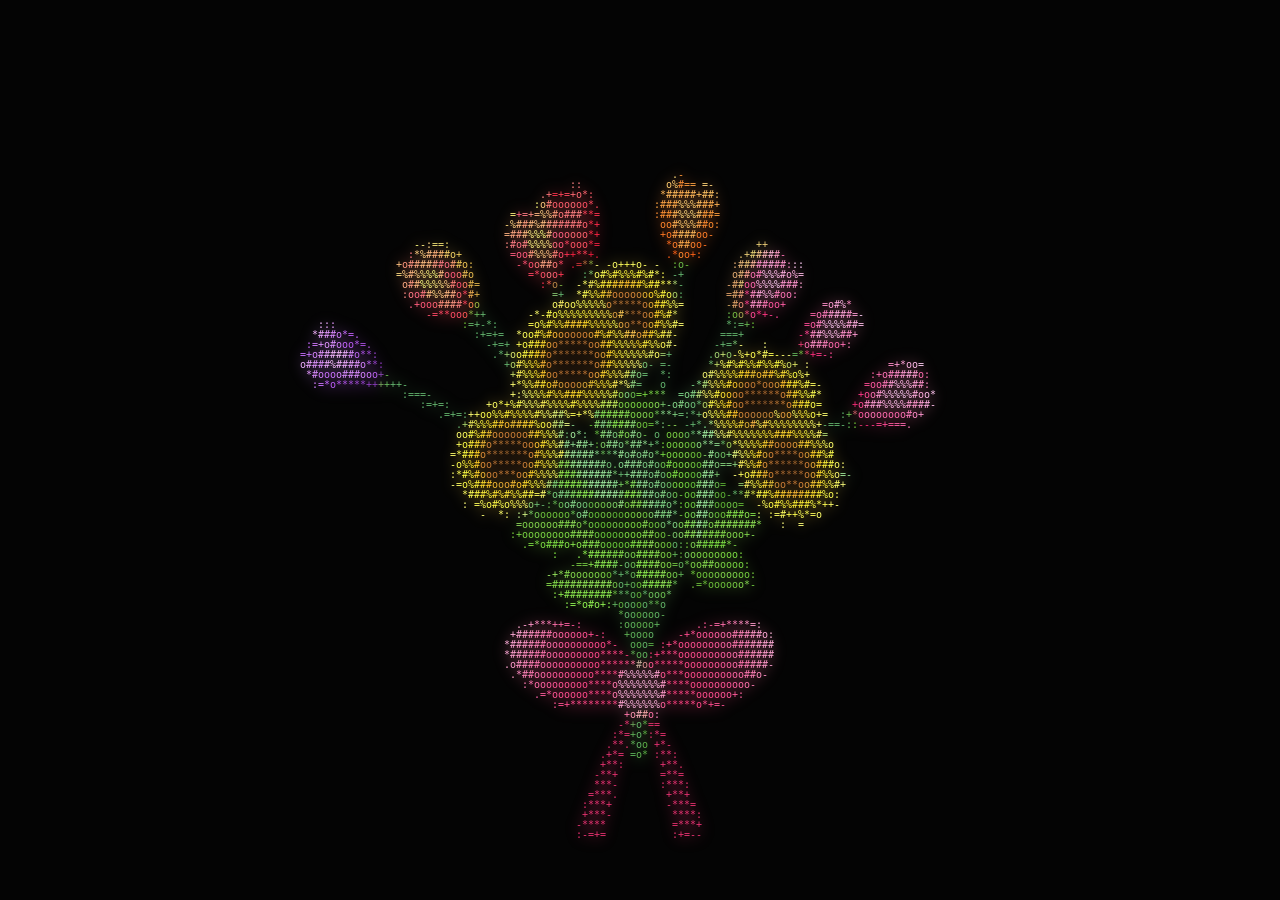
==== index.html @ 1acb0586 "first commit" ====
<!DOCTYPE html>
<html lang="en">
<head>  
    <meta charset="UTF-8">
    <meta name="viewport" content="width=device-width, initial-scale=1.0">
    <title>My Website</title>
    <link rel="stylesheet" href="style.css">
</head>
<body>
    <canvas id="screen"></canvas>
    <div id="message">these are for you</div>
    <script src="script.js"></script>
</body>
</html>
---- style.css ----
html,body{
    margin:0;
    height:100%;
    background: #040404;
    overflow: hidden;
}
canvas{
    display:block;
    width:100vw;
    height:100vh;
    cursor:pointer;
}
#message{
    position: fixed;
    left:0;
    right:0;
    bottom:5vh;
    text-align:center;
    font: italic 30px Georgia, serif;
    color: #fbe7b8;
    opacity:0;
    transition: opacity 2s;
}
#message.show{
    opacity:0.9;
}
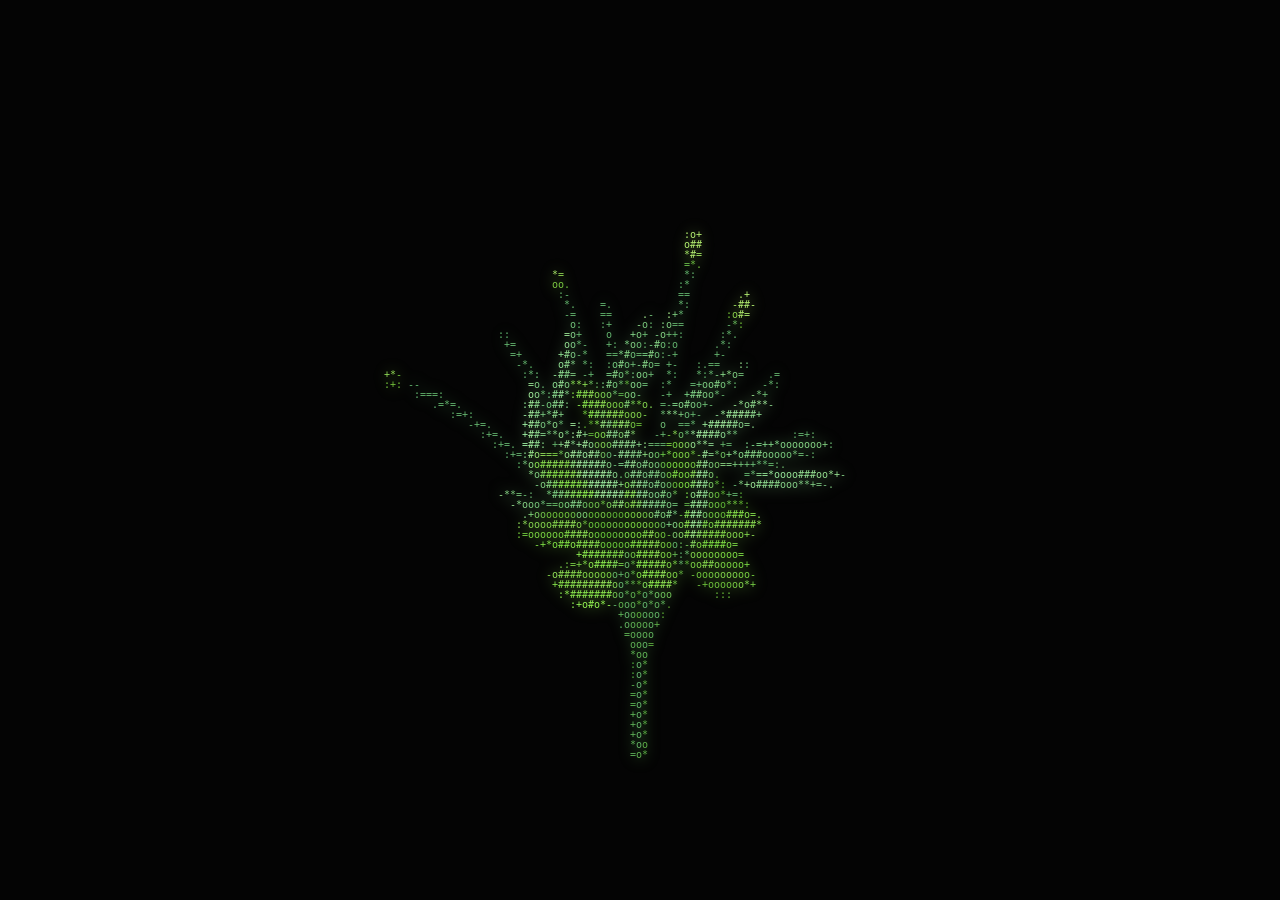
==== commit b0ecc9fc: "modified index.html" ====
--- a/index.html
+++ b/index.html
@@ -8,7 +8,6 @@
 </head>
 <body>
     <canvas id="screen"></canvas>
-    <div id="message">these are for you</div>
     <script src="script.js"></script>
 </body>
 </html>
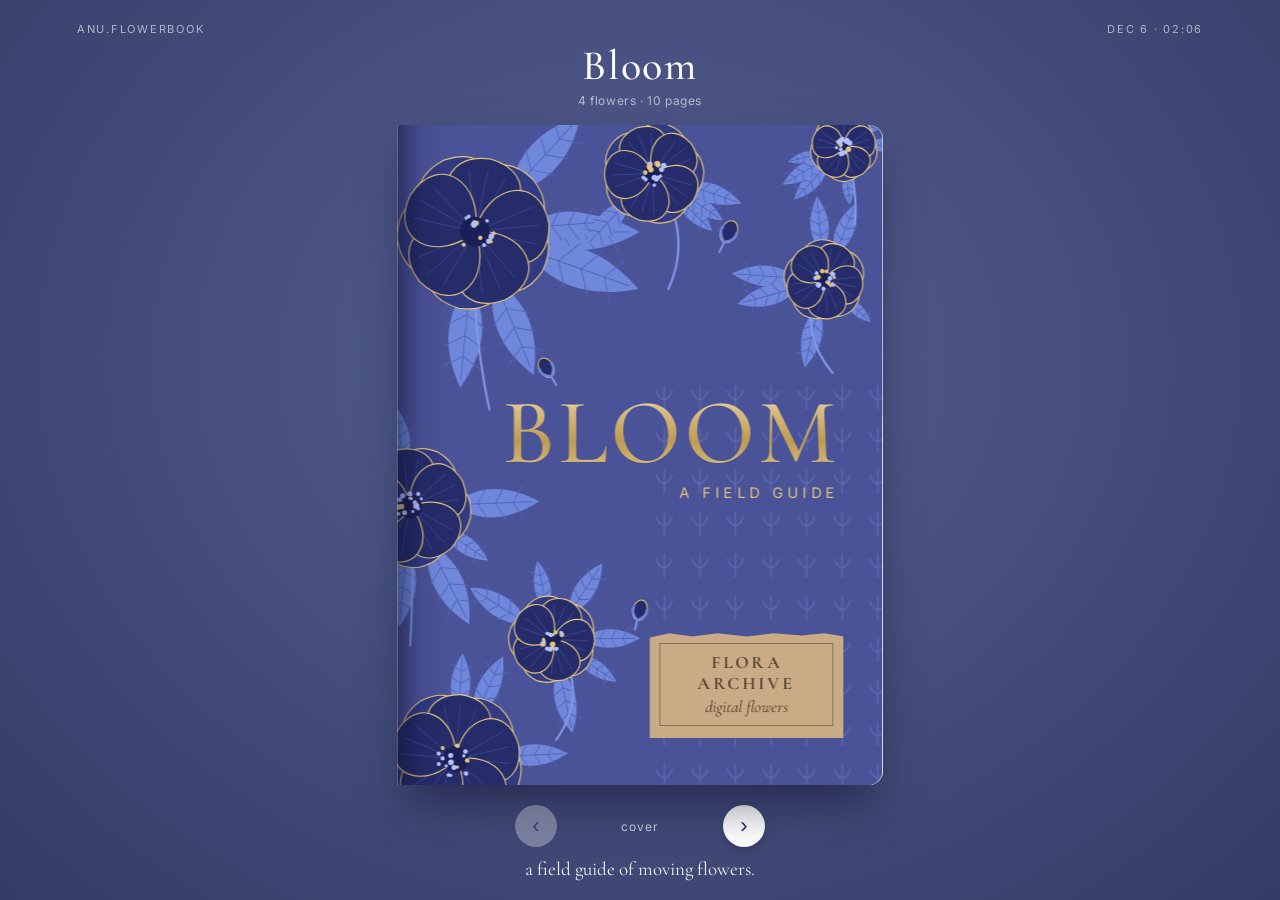
==== commit 91c947e3: "modified:   hibiscus/index.html new file:   images/hibiscus.jpg new file:   images/lily.jpg new file" ====
--- a/index.html
+++ b/index.html
@@ -1,13 +1,42 @@
 <!DOCTYPE html>
 <html lang="en">
-<head>  
-    <meta charset="UTF-8">
-    <meta name="viewport" content="width=device-width, initial-scale=1.0">
-    <title>My Website</title>
-    <link rel="stylesheet" href="style.css">
+<head>
+  <meta charset="UTF-8">
+  <meta name="viewport" content="width=device-width, initial-scale=1.0">
+  <title>Bloom</title>
+  <link rel="preconnect" href="https://fonts.googleapis.com">
+  <link href="https://fonts.googleapis.com/css2?family=Cormorant+Garamond:ital,wght@0,400;0,500;0,600;1,400&family=Caveat:wght@400;600&family=Inter:wght@400;500&display=swap" rel="stylesheet">
+  <link rel="stylesheet" href="style.css">
 </head>
 <body>
-    <canvas id="screen"></canvas>
-    <script src="script.js"></script>
+
+  <!-- top bar -->
+  <header class="bar">
+    <span>ANU.FLOWERBOOK</span>
+    <span id="clock"></span>
+  </header>
+
+  <!-- the title above the book -->
+  <div class="heading">
+    <h1>Bloom</h1>
+    <p id="count"></p>
+  </div>
+
+  <!-- the book: script.js fills it with pages -->
+  <main class="stage">
+    <div class="book" id="book"></div>
+  </main>
+
+  <!-- turn the pages -->
+  <nav class="controls">
+    <button id="prev" aria-label="previous page">‹</button>
+    <span id="pageNo"></span>
+    <button id="next" aria-label="next page">›</button>
+  </nav>
+
+  <!-- a little line under the book that changes with every page -->
+  <p class="reminder" id="reminder"></p>
+
+  <script src="script.js"></script>
 </body>
 </html>
--- a/style.css
+++ b/style.css
@@ -1,26 +1,528 @@
-html,body{
-    margin:0;
-    height:100%;
-    background: #040404;
-    overflow: hidden;
-}
-canvas{
-    display:block;
-    width:100vw;
-    height:100vh;
-    cursor:pointer;
-}
-#message{
-    position: fixed;
-    left:0;
-    right:0;
-    bottom:5vh;
-    text-align:center;
-    font: italic 30px Georgia, serif;
-    color: #fbe7b8;
-    opacity:0;
-    transition: opacity 2s;
-}
-#message.show{
-    opacity:0.9;
-}+/* ---------- colours ---------- */
+:root {
+  --bg: #47507f;             /* dusky blue, like the book cover */
+  --bg-dark: #343b66;
+  --cover: #4b5398;
+  --navy: #232a63;
+  --gold: #e2c47e;
+  --paper: #fbf9f3;
+  --grid: rgba(70, 90, 140, 0.12);
+  --rule: rgba(70, 110, 170, 0.22);
+  --ink: #2c3566;            /* handwriting ink */
+  --red: #c8553d;
+  --green: #5d8a4c;
+  --orange: #d58a3a;
+  --kraft: #c9ab86;
+  --pw: 360px;               /* page size: set by script.js to fit the screen */
+  --ph: 480px;
+}
+
+* { box-sizing: border-box; }
+html, body { height: 100%; }
+
+body {
+  margin: 0;
+  background: radial-gradient(ellipse at 50% 40%, #555f95 0%, var(--bg) 45%, var(--bg-dark) 100%);
+  color: #fff;
+  font-family: 'Inter', system-ui, sans-serif;
+  -webkit-font-smoothing: antialiased;
+  display: flex;
+  flex-direction: column;
+  overflow: hidden;
+}
+
+/* ---------- around the book ---------- */
+.bar {
+  display: flex;
+  justify-content: space-between;
+  padding: 22px 6vw 0;
+  font-size: 11px;
+  letter-spacing: 0.16em;
+  color: rgba(255, 255, 255, 0.6);
+}
+.heading { text-align: center; margin-top: 4px; }
+.heading h1 {
+  margin: 0;
+  font-family: 'Cormorant Garamond', serif;
+  font-weight: 500;
+  font-size: clamp(30px, 4vw, 42px);
+  letter-spacing: 0.04em;
+}
+.heading p { margin: 2px 0 0; font-size: 12px; color: rgba(255, 255, 255, 0.6); letter-spacing: 0.05em; }
+
+.stage {
+  flex: 1;
+  display: flex;
+  align-items: center;
+  justify-content: center;
+  perspective: 2600px;
+  animation: arrive 1.2s cubic-bezier(.2, .7, .2, 1) both;
+}
+@keyframes arrive { from { opacity: 0; transform: translateY(24px); } }
+
+.controls {
+  display: flex;
+  justify-content: center;
+  align-items: center;
+  gap: 18px;
+  padding: 4px 0 6px;
+}
+.controls button {
+  width: 42px;
+  height: 42px;
+  border-radius: 50%;
+  border: 0;
+  background: #fff;
+  color: var(--navy);
+  font-size: 22px;
+  line-height: 1;
+  cursor: pointer;
+  box-shadow: 0 6px 16px -8px rgba(0, 0, 0, 0.5);
+  transition: transform 0.25s, opacity 0.3s;
+}
+.controls button:hover:not(:disabled) { transform: scale(1.08); }
+.controls button:disabled { opacity: 0.3; cursor: default; }
+#pageNo { min-width: 130px; text-align: center; font-size: 12px; letter-spacing: 0.08em; color: rgba(255, 255, 255, 0.75); }
+.reminder {
+  margin: 4px 0 20px;
+  text-align: center;
+  font-family: 'Cormorant Garamond', serif;
+  font-size: 19px;
+  color: rgba(255, 255, 255, 0.92);
+  padding: 0 16px;
+  transition: opacity 0.4s;
+}
+
+/* ---------- the book ---------- */
+.book {
+  position: relative;
+  width: calc(var(--pw) * 2);
+  height: var(--ph);
+  transform-style: preserve-3d;
+  transition: transform 1s cubic-bezier(.6, .05, .3, 1);
+}
+.book.single { width: var(--pw); }
+.book.closed-front { transform: translateX(calc(var(--pw) * -0.5)); }
+.book.closed-back  { transform: translateX(calc(var(--pw) * 0.5)); }
+.book.single.closed-front, .book.single.closed-back { transform: none; }
+
+/* shadow under the book */
+.book::before {
+  content: '';
+  position: absolute;
+  inset: 4% 1% -3%;
+  background: rgba(15, 18, 45, 0.55);
+  filter: blur(24px);
+  transform: translateZ(-2px);
+  border-radius: 12px;
+}
+.book.closed-front::before { left: 51%; }
+.book.closed-back::before { right: 51%; }
+.book.single::before { left: 2%; }
+
+/* the stack of pages peeking out at the sides (like a thick notebook) */
+.book::after {
+  content: '';
+  position: absolute;
+  top: 1.5%;
+  bottom: 1.5%;
+  left: -7px;
+  right: -7px;
+  border-radius: 12px;
+  background: #e9e6dc;
+  box-shadow: inset 3px 0 0 #f7f5ee, inset -3px 0 0 #f7f5ee;
+  transform: translateZ(-1px);
+  transition: opacity 0.6s;
+}
+.book.closed-front::after, .book.closed-back::after { opacity: 0; }
+.book.single::after { left: 0; }
+
+/* metal binder rings down the middle */
+.rings {
+  position: absolute;
+  top: 0;
+  bottom: 0;
+  left: 50%;
+  width: 52px;
+  margin-left: -26px;
+  display: flex;
+  flex-direction: column;
+  justify-content: space-around;
+  padding: 12% 0;
+  transform: translateZ(40px);
+  pointer-events: none;
+  transition: opacity 0.4s;
+  z-index: 2000;
+}
+.rings i {
+  display: block;
+  height: 18px;
+  border-radius: 9px;
+  border: 4px solid #b9bcc6;
+  border-top-color: #eef0f4;
+  border-bottom-color: #7c808c;
+  background: transparent;
+  box-shadow: 0 2px 4px rgba(0, 0, 0, 0.3), inset 0 1px 2px rgba(0, 0, 0, 0.25);
+}
+.book.closed-front .rings, .book.closed-back .rings, .book.single .rings { opacity: 0; }
+
+/* ---------- a leaf = one sheet of paper with a front and a back ---------- */
+.leaf {
+  position: absolute;
+  top: 0;
+  left: 50%;
+  width: 50%;
+  height: 100%;
+  transform-origin: left center;
+  transform-style: preserve-3d;
+  transition: transform 1.1s cubic-bezier(.6, .05, .3, 1);
+  cursor: pointer;
+}
+.book.single .leaf { left: 0; width: 100%; }
+.leaf.flipped { transform: rotateY(-180deg); }
+.book.single .leaf.flipped { transform: rotateY(-160deg); opacity: 0; transition: transform 1s cubic-bezier(.6,.05,.3,1), opacity 0.6s 0.35s; pointer-events: none; }
+
+.face {
+  position: absolute;
+  inset: 0;
+  backface-visibility: hidden;
+  -webkit-backface-visibility: hidden;
+  overflow: hidden;
+  background: var(--paper);
+  border-radius: 2px 14px 14px 2px;
+  color: var(--ink);
+}
+.face.back { transform: rotateY(180deg); border-radius: 14px 2px 2px 14px; }
+.book.single .face { border-radius: 14px; }
+
+/* paper types: grid (like a sketchbook) and lines (like a journal) */
+.face.grid {
+  background:
+    linear-gradient(var(--grid) 1px, transparent 1px) 0 0 / 100% calc(var(--ph) / 26),
+    linear-gradient(90deg, var(--grid) 1px, transparent 1px) 0 0 / calc(var(--ph) / 26) 100%,
+    var(--paper);
+}
+.face.lined {
+  background:
+    repeating-linear-gradient(180deg, transparent 0 calc(var(--ph) / 22 - 1px), var(--rule) calc(var(--ph) / 22 - 1px) calc(var(--ph) / 22))
+      0 calc(var(--ph) * 0.14) / 100% 100% no-repeat,
+    var(--paper);
+}
+/* the curve into the middle of the book */
+.face::after {
+  content: '';
+  position: absolute;
+  inset: 0;
+  pointer-events: none;
+  background: linear-gradient(90deg, rgba(30, 35, 70, 0.16), transparent 9%);
+}
+.face.back::after { background: linear-gradient(270deg, rgba(30, 35, 70, 0.16), transparent 9%); }
+
+.page {
+  position: relative;
+  height: 100%;
+  padding: calc(var(--ph) * 0.06) calc(var(--pw) * 0.1) calc(var(--ph) * 0.05) calc(var(--pw) * 0.12);
+}
+.back .folio { right: auto; left: calc(var(--pw) * 0.07); }
+.back .page { padding: calc(var(--ph) * 0.06) calc(var(--pw) * 0.12) calc(var(--ph) * 0.05) calc(var(--pw) * 0.1); }
+.folio {             /* page number in the outer bottom corner */
+  position: absolute;
+  bottom: calc(var(--ph) * 0.03);
+  right: calc(var(--pw) * 0.07);
+  text-align: right;
+  font-family: 'Caveat', cursive;
+  font-size: 16px;
+  color: rgba(44, 53, 102, 0.6);
+}
+
+/* handwriting */
+.hand { font-family: 'Caveat', cursive; line-height: 1.15; }
+.stamp {            /* the little printed header at the top of a journal page */
+  font-size: max(9px, calc(var(--pw) * 0.026));
+  letter-spacing: 0.16em;
+  color: rgba(44, 53, 102, 0.75);
+  border-bottom: 1px solid rgba(44, 53, 102, 0.3);
+  padding-bottom: 6px;
+}
+.big { font-size: calc(var(--pw) * 0.13); font-weight: 600; margin: 10px 0 0; }
+.latin { font-family: 'Cormorant Garamond', serif; font-style: italic; font-size: calc(var(--pw) * 0.05); margin: 2px 0 0; color: rgba(44, 53, 102, 0.75); }
+
+/* torn paper note */
+.torn .hand { display: block; white-space: pre-line; }      /* \n in the text starts a new line */
+.page.text .torn { display: flex; flex-direction: column; justify-content: safe center; }   /* text sits in the middle of the note */
+.torn {
+  position: relative;
+  margin: calc(var(--ph) * 0.035) 0 0;
+  padding: calc(var(--ph) * 0.022) calc(var(--pw) * 0.045) calc(var(--ph) * 0.026);
+  background: #fffdf7;
+  box-shadow: 0 4px 10px -4px rgba(30, 35, 70, 0.35);
+  clip-path: polygon(0 3%, 6% 0, 14% 2%, 22% 0, 31% 2%, 40% 0, 49% 3%, 58% 0, 67% 2%, 76% 0, 85% 3%, 93% 0, 100% 2%, 99% 97%, 92% 100%, 83% 98%, 74% 100%, 65% 97%, 56% 100%, 47% 98%, 38% 100%, 29% 97%, 20% 100%, 11% 98%, 2% 100%);
+  font-size: calc(var(--pw) * 0.064);
+  transform: rotate(-1deg);
+}
+
+/* a checklist of facts */
+.list { margin: calc(var(--ph) * 0.035) 0 0; padding: 0; list-style: none; font-size: calc(var(--pw) * 0.072); }
+.list li::before { content: '> '; color: var(--red); }
+.list b { font-weight: 600; color: var(--green); }
+
+/* a flower's note page: every part has a FIXED size and place,
+   so all four flowers line up exactly the same on every screen */
+.page.text { display: flex; flex-direction: column; align-items: flex-start; }
+.page.text > * { flex-shrink: 0; }
+.page.text .stamp { align-self: stretch; padding-bottom: calc(var(--ph) * 0.012); }
+.page.text .big { font-size: calc(var(--pw) * 0.12); margin: calc(var(--ph) * 0.018) 0 0; line-height: 1.1; }
+.page.text .latin { height: calc(var(--ph) * 0.04); }
+.page.text .torn {
+  align-self: stretch;
+  height: calc(var(--ph) * 0.33);              /* same box for every flower */
+  margin-top: calc(var(--ph) * 0.03);
+  font-size: calc(var(--pw) * 0.058);
+}
+.page.text .list { margin-top: calc(var(--ph) * 0.035); font-size: calc(var(--pw) * 0.064); line-height: 1.2; }
+
+/* a "see it bloom" sticker */
+.sticker {
+  display: inline-block;
+  margin-top: calc(var(--ph) * 0.03);
+  padding: calc(var(--ph) * 0.01) calc(var(--pw) * 0.04) calc(var(--ph) * 0.012);
+  background: var(--navy);
+  color: var(--gold);
+  font-family: 'Caveat', cursive;
+  font-size: calc(var(--pw) * 0.06);
+  text-decoration: none;
+  border-radius: 4px;
+  transform: rotate(-2deg);
+  box-shadow: 0 4px 10px -4px rgba(0, 0, 0, 0.45);
+  transition: transform 0.25s;
+}
+.sticker:hover { transform: rotate(0deg) scale(1.05); }
+
+/* polaroid with washi tape */
+.polaroid {
+  position: relative;
+  display: block;
+  width: 66%;
+  margin: calc(var(--ph) * 0.04) auto 0;
+  padding: 8px 8px 0;
+  background: #fff;
+  box-shadow: 0 10px 22px -10px rgba(20, 25, 60, 0.55);
+  transform: rotate(2deg);
+  text-decoration: none;
+  transition: transform 0.4s;
+}
+.polaroid:hover { transform: rotate(0deg) scale(1.02); }
+.polaroid img { display: block; width: 100%; aspect-ratio: 3 / 4; object-fit: cover; background: #000; }
+.polaroid span { display: block; padding: 6px 0 10px; text-align: center; font-family: 'Caveat', cursive; font-size: calc(var(--pw) * 0.064); color: var(--ink); white-space: nowrap; }
+.tape {
+  position: absolute;
+  width: 34%;
+  height: 22px;
+  background: rgba(233, 222, 196, 0.85);
+  background-image: repeating-linear-gradient(90deg, rgba(255,255,255,0.25) 0 6px, transparent 6px 12px);
+  box-shadow: 0 1px 2px rgba(0, 0, 0, 0.1);
+  z-index: 2;
+}
+.tape.tl { top: -9px; left: -6%; transform: rotate(-28deg); }
+.tape.tr { top: -8px; right: -6%; transform: rotate(24deg); background-color: rgba(201, 214, 236, 0.85); }
+.note-tag {
+  position: absolute;
+  font-family: 'Caveat', cursive;
+  font-size: calc(var(--pw) * 0.062);
+  background: #fff;
+  padding: 6px 10px;
+  box-shadow: 0 4px 10px -5px rgba(20, 25, 60, 0.5);
+  transform: rotate(-4deg);
+  color: var(--ink);
+}
+
+/* contents page */
+.toc { list-style: none; padding: 0; margin: calc(var(--ph) * 0.03) 0 0; }
+.toc li {
+  display: flex;
+  align-items: baseline;
+  gap: 8px;
+  font-family: 'Caveat', cursive;
+  font-size: calc(var(--pw) * 0.082);
+  line-height: calc(var(--ph) / 22 * 1.5);
+  cursor: pointer;
+}
+.toc li:nth-child(1) .tname { color: var(--orange); }
+.toc li:nth-child(2) .tname { color: var(--red); }
+.toc li:nth-child(3) .tname { color: var(--green); }
+.toc li:nth-child(4) .tname { color: #b25a86; }
+.toc li .dots { flex: 1; border-bottom: 1.5px dotted rgba(44, 53, 102, 0.35); transform: translateY(-6px); }
+.toc li:hover .tname { text-decoration: underline; }
+
+/* ---------- the cover (an original drawing, see script.js) ---------- */
+.face.cover, .face.backcover { background: var(--cover); color: var(--gold); }
+.face.cover::after { background: linear-gradient(90deg, rgba(10, 12, 40, 0.45), rgba(10, 12, 40, 0.08) 5%, transparent 10%); }
+.face.backcover::after { background: linear-gradient(270deg, rgba(10, 12, 40, 0.45), rgba(10, 12, 40, 0.08) 5%, transparent 10%); }
+.face.cover svg, .face.backcover svg { position: absolute; inset: 0; width: 100%; height: 100%; }
+.cover-title {
+  position: absolute;
+  right: 9%;
+  top: 40%;
+  text-align: right;
+  pointer-events: none;
+}
+.cover-title h2 {
+  margin: 0;
+  font-family: 'Cormorant Garamond', serif;
+  font-weight: 500;
+  font-size: calc(var(--pw) * 0.19);
+  line-height: 0.95;
+  letter-spacing: 0.03em;
+  background: linear-gradient(180deg, #f6e3b0, #c9a457 60%, #e9cf8d);
+  -webkit-background-clip: text;
+  background-clip: text;
+  color: transparent;
+  text-shadow: 0 1px 0 rgba(0, 0, 0, 0.05);
+}
+.cover-title p { margin: 8px 0 0; font-size: calc(var(--pw) * 0.03); letter-spacing: 0.3em; color: var(--gold); }
+.label {            /* kraft paper label, like a journal cover */
+  position: absolute;
+  right: 8%;
+  bottom: 7%;
+  width: 40%;
+  padding: 10px 10px 12px;
+  background: var(--kraft);
+  color: #4a3a28;
+  text-align: center;
+  box-shadow: 0 6px 14px -6px rgba(0, 0, 0, 0.5);
+  clip-path: polygon(0 4%, 10% 0, 22% 3%, 35% 0, 50% 3%, 64% 0, 78% 2%, 90% 0, 100% 3%, 100% 100%, 0 100%);
+}
+.label div { border: 1px solid rgba(74, 58, 40, 0.5); padding: 8px 4px; }
+.label b { display: block; font-family: 'Cormorant Garamond', serif; font-weight: 600; letter-spacing: 0.18em; font-size: calc(var(--pw) * 0.036); }
+.label i { display: block; font-family: 'Cormorant Garamond', serif; font-size: calc(var(--pw) * 0.034); margin-top: 3px; }
+
+/* ---------- phone tweaks ---------- */
+.single .polaroid { width: 44%; margin-top: calc(var(--ph) * 0.02); padding: 6px 6px 0; align-self: center; }
+.single .polaroid span { font-size: calc(var(--pw) * 0.052); padding: 3px 0 6px; }
+.single .page.text .big { font-size: calc(var(--pw) * 0.1); }
+.single .page.text .torn { height: calc(var(--ph) * 0.2); font-size: calc(var(--pw) * 0.05); margin-top: calc(var(--ph) * 0.02); padding: calc(var(--ph) * 0.014) calc(var(--pw) * 0.04); }
+.single .sticker { font-size: calc(var(--pw) * 0.055); }
+.single .list { font-size: calc(var(--pw) * 0.055); margin-top: 8px; }
+.single .note-tag { display: none; }
+
+/* ---------- scrapbook photo pages ---------- */
+.page.plate { padding: 0; }
+.page.plate .polaroid { z-index: 2; }
+.page.plate .polaroid:hover { transform: none !important; }
+.deco { position: absolute; pointer-events: none; }
+.deco > svg { display: block; width: 100%; height: auto; filter: drop-shadow(0 3px 4px rgba(20, 25, 60, 0.28)); }
+
+/* handwritten scrap of paper */
+.scrap-note {
+  position: absolute;
+  z-index: 5;
+  padding: calc(var(--ph) * 0.012) calc(var(--pw) * 0.03);
+  font-family: 'Caveat', cursive;
+  font-size: calc(var(--pw) * 0.052);
+  line-height: 1.15;
+  box-shadow: 0 4px 10px -5px rgba(20, 25, 60, 0.5);
+  clip-path: polygon(0 6%, 4% 0, 30% 4%, 60% 0, 96% 3%, 100% 40%, 98% 100%, 70% 95%, 40% 100%, 6% 96%);
+}
+
+/* cut-out "ransom note" letters */
+.ransom { position: absolute; display: flex; gap: 2px; z-index: 6; pointer-events: none; }
+.ransom i { width: 6px; }
+.ransom span {
+  display: inline-block;
+  padding: 1px 5px 2px;
+  font-size: calc(var(--pw) * 0.056);
+  line-height: 1.1;
+  box-shadow: 0 2px 3px rgba(20, 25, 60, 0.25);
+}
+
+/* torn gingham strip */
+.torn-strip {
+  position: absolute;
+  z-index: 1;
+  filter: drop-shadow(0 3px 5px rgba(20, 25, 60, 0.25));
+}
+.torn-strip::before {
+  content: '';
+  position: absolute;
+  inset: 0;
+  background:
+    linear-gradient(90deg, color-mix(in srgb, var(--g) 55%, transparent) 50%, transparent 0) 0 0 / 14px 14px,
+    linear-gradient(color-mix(in srgb, var(--g) 55%, transparent) 50%, #fffdf6 0) 0 0 / 14px 14px;
+  clip-path: polygon(0 8%, 8% 0, 20% 6%, 33% 0, 47% 8%, 60% 2%, 74% 7%, 88% 0, 100% 5%, 98% 92%, 85% 100%, 70% 94%, 55% 100%, 40% 93%, 25% 100%, 10% 94%, 0 100%);
+}
+
+/* torn piece of night-sky paper with tiny stars */
+.torn-night {
+  position: absolute;
+  z-index: 0;
+  filter: drop-shadow(0 3px 6px rgba(20, 25, 60, 0.3));
+}
+.torn-night::before {
+  content: '';
+  position: absolute;
+  inset: 0;
+  background:
+    radial-gradient(circle, rgba(255, 255, 255, 0.85) 0.8px, transparent 1.4px) 0 0 / 23px 19px,
+    radial-gradient(circle, rgba(246, 227, 176, 0.7) 1px, transparent 1.6px) 9px 7px / 37px 31px,
+    linear-gradient(160deg, #2c3566, #1b2148);
+  clip-path: polygon(4% 0, 100% 0, 100% 100%, 12% 96%, 6% 84%, 10% 70%, 2% 56%, 8% 42%, 0 28%, 6% 14%);
+}
+
+/* washi tape strip */
+.washi {
+  position: absolute;
+  z-index: 6;
+  height: calc(var(--ph) * 0.035);
+  background: repeating-linear-gradient(45deg, var(--w) 0 6px, color-mix(in srgb, var(--w) 60%, #fff) 6px 12px);
+  opacity: 0.85;
+  clip-path: polygon(2% 0, 98% 0, 100% 50%, 98% 100%, 2% 100%, 0 50%);
+}
+
+/* ticket stub with notched sides */
+.ticket {
+  position: relative;
+  padding: calc(var(--ph) * 0.014) calc(var(--pw) * 0.05);
+  background: var(--t);
+  color: #3b2a10;
+  text-align: center;
+  font-family: 'Inter', sans-serif;
+  -webkit-mask: radial-gradient(circle at 0 50%, transparent 7px, #000 7.5px) left / 51% 100% no-repeat,
+                radial-gradient(circle at 100% 50%, transparent 7px, #000 7.5px) right / 51% 100% no-repeat;
+          mask: radial-gradient(circle at 0 50%, transparent 7px, #000 7.5px) left / 51% 100% no-repeat,
+                radial-gradient(circle at 100% 50%, transparent 7px, #000 7.5px) right / 51% 100% no-repeat;
+  filter: drop-shadow(0 3px 4px rgba(20, 25, 60, 0.25));
+}
+.ticket b { display: block; font-size: calc(var(--pw) * 0.022); letter-spacing: 0.2em; font-weight: 500; }
+.ticket strong { display: block; font-family: 'Cormorant Garamond', serif; font-size: calc(var(--pw) * 0.052); letter-spacing: 0.06em; border-top: 1px dashed rgba(59, 42, 16, .5); border-bottom: 1px dashed rgba(59, 42, 16, .5); margin: 3px 0; }
+.ticket small { display: block; font-size: calc(var(--pw) * 0.02); letter-spacing: 0.1em; }
+
+/* postage stamp with perforated edges */
+.pstamp { padding: 5px; background: radial-gradient(circle, transparent 2.4px, #fffaf0 2.9px) -4px -4px / 8px 8px; }
+.pstamp .in { aspect-ratio: 4 / 5; padding: 10% 8%; display: flex; flex-direction: column; align-items: center; justify-content: space-between; border: 1px solid rgba(0, 0, 0, 0.1); }
+.pstamp svg { width: 72%; }
+.pstamp b { font-family: 'Cormorant Garamond', serif; font-size: calc(var(--pw) * 0.045); line-height: 1; }
+.pstamp i { font-style: normal; font-family: 'Inter', sans-serif; font-size: calc(var(--pw) * 0.016); letter-spacing: 0.08em; white-space: nowrap; }
+
+/* small old photos ("memories") */
+.mini-pol { background: #fff; padding: 6% 6% 0; box-shadow: 0 6px 14px -6px rgba(20, 25, 60, 0.5); }
+.mini-pol div { aspect-ratio: 1; }
+.mini-pol span { display: block; text-align: center; font-family: 'Caveat', cursive; font-size: calc(var(--pw) * 0.045); color: var(--ink); padding: 4% 0 8%; }
+
+/* dictionary scrap */
+.dict {
+  padding: calc(var(--ph) * 0.016) calc(var(--pw) * 0.035);
+  background: #efe4cc;
+  font-family: Georgia, serif;
+  font-size: calc(var(--pw) * 0.032);
+  line-height: 1.35;
+  color: #2c2420;
+  box-shadow: 0 4px 10px -5px rgba(20, 25, 60, 0.5);
+  clip-path: polygon(0 4%, 10% 0, 35% 5%, 60% 0, 88% 4%, 100% 0, 98% 50%, 100% 96%, 75% 100%, 45% 95%, 15% 100%, 2% 94%);
+}
+.dict b { font-size: 1.25em; }
+.dict i { color: #6b5d4a; }
+.dict em { font-style: italic; font-weight: 700; margin-right: 2px; }
+/* only the side of a page you can SEE can be clicked
+   (stops the hidden photo on the back of a turned page from catching clicks) */
+.leaf.flipped > .face.front,
+.leaf:not(.flipped) > .face.back { pointer-events: none; }
